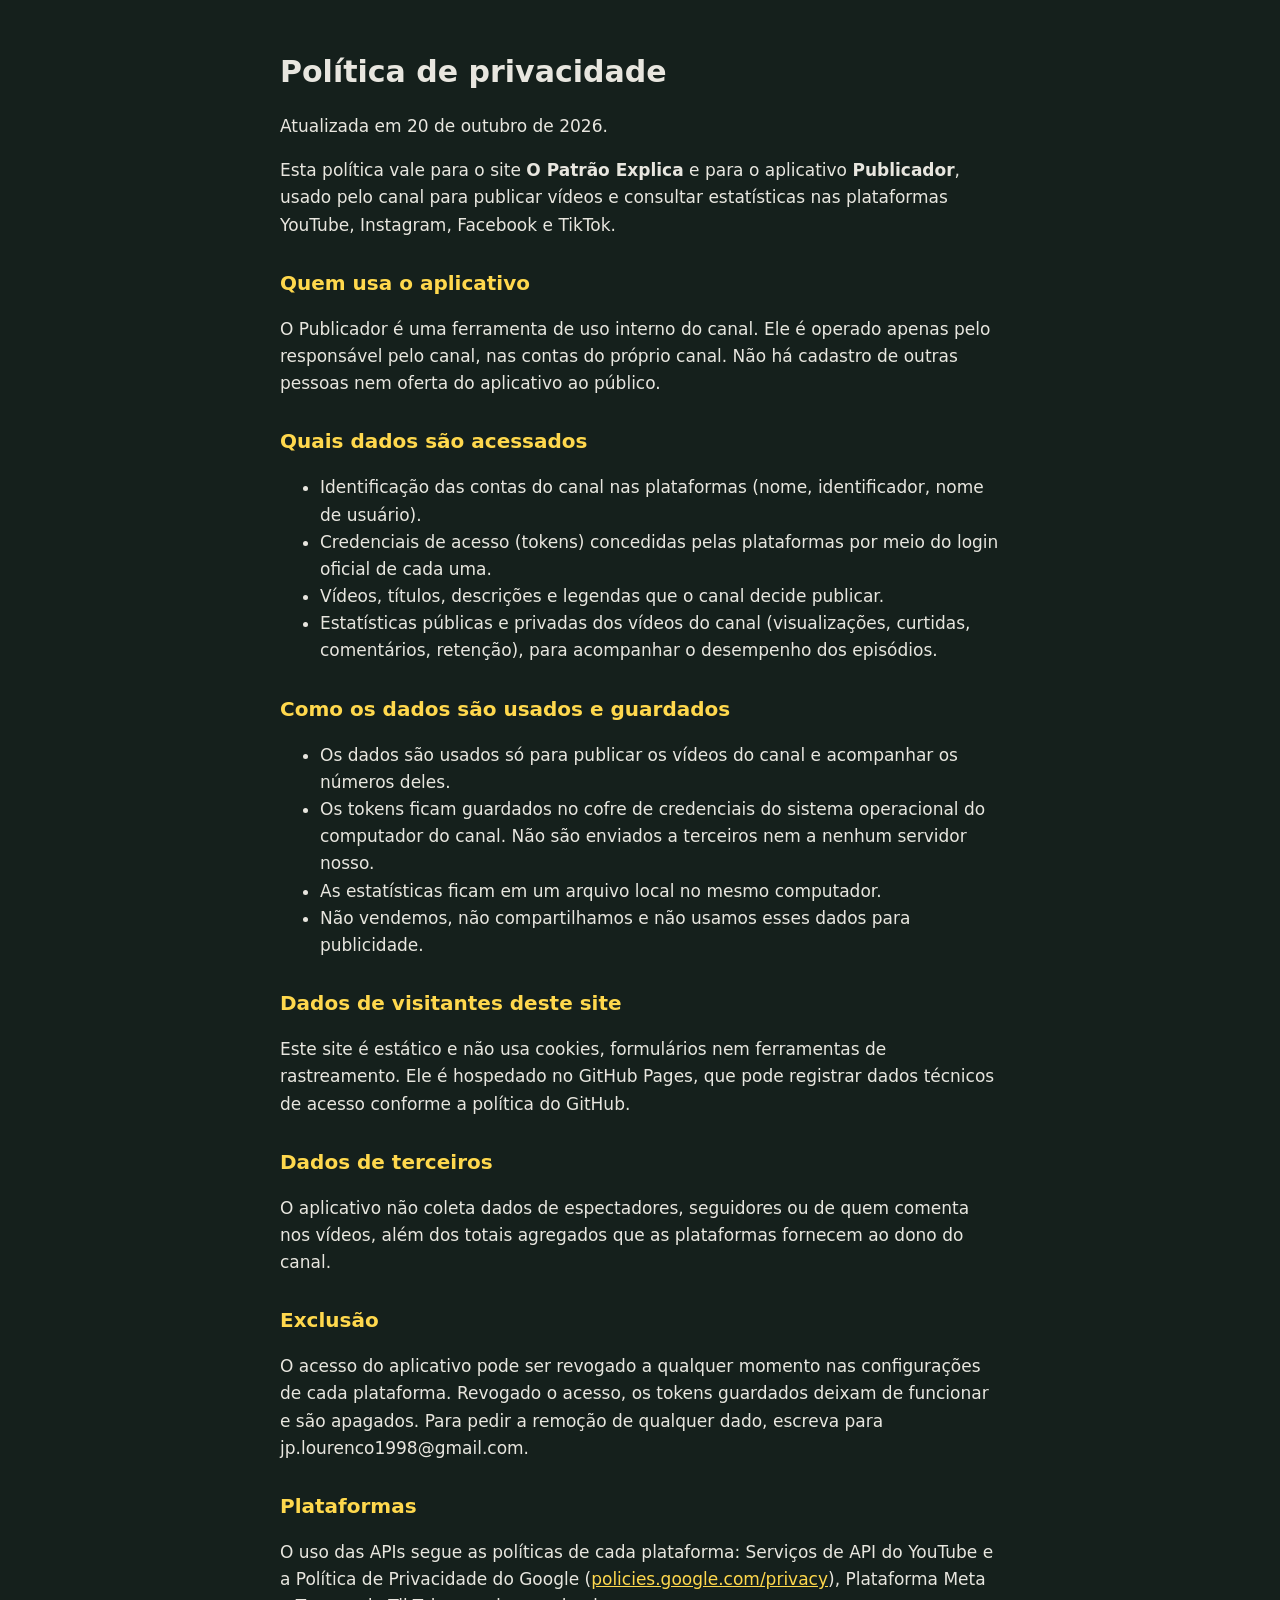
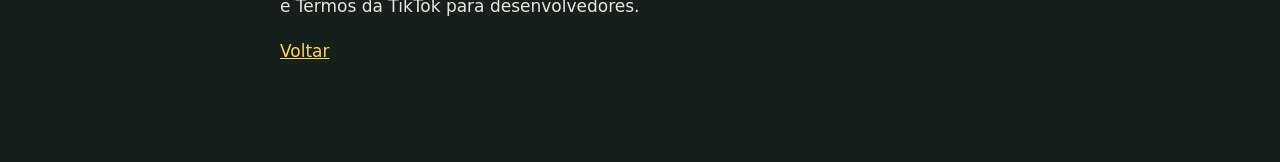
==== privacidade.html @ 7ad5b912 "Site do canal: privacidade, termos e retorno de login do Publicador Co-Authored-By: Claude Fable 5.1" ====
<!doctype html>
<html lang="pt-BR">
<head>
<meta charset="utf-8">
<meta name="viewport" content="width=device-width, initial-scale=1">
<title>Política de privacidade · O Patrão Explica</title>
<link rel="stylesheet" href="estilo.css">
</head>
<body>
<main>
<h1>Política de privacidade</h1>
<p>Atualizada em 20 de outubro de 2026.</p>
<p>Esta política vale para o site <strong>O Patrão Explica</strong> e para o aplicativo <strong>Publicador</strong>,
usado pelo canal para publicar vídeos e consultar estatísticas nas plataformas YouTube, Instagram, Facebook e TikTok.</p>
<h2>Quem usa o aplicativo</h2>
<p>O Publicador é uma ferramenta de uso interno do canal. Ele é operado apenas pelo responsável pelo canal, nas contas do
próprio canal. Não há cadastro de outras pessoas nem oferta do aplicativo ao público.</p>
<h2>Quais dados são acessados</h2>
<ul>
<li>Identificação das contas do canal nas plataformas (nome, identificador, nome de usuário).</li>
<li>Credenciais de acesso (tokens) concedidas pelas plataformas por meio do login oficial de cada uma.</li>
<li>Vídeos, títulos, descrições e legendas que o canal decide publicar.</li>
<li>Estatísticas públicas e privadas dos vídeos do canal (visualizações, curtidas, comentários, retenção), para acompanhar
o desempenho dos episódios.</li>
</ul>
<h2>Como os dados são usados e guardados</h2>
<ul>
<li>Os dados são usados só para publicar os vídeos do canal e acompanhar os números deles.</li>
<li>Os tokens ficam guardados no cofre de credenciais do sistema operacional do computador do canal. Não são enviados a
terceiros nem a nenhum servidor nosso.</li>
<li>As estatísticas ficam em um arquivo local no mesmo computador.</li>
<li>Não vendemos, não compartilhamos e não usamos esses dados para publicidade.</li>
</ul>
<h2>Dados de visitantes deste site</h2>
<p>Este site é estático e não usa cookies, formulários nem ferramentas de rastreamento. Ele é hospedado no GitHub Pages,
que pode registrar dados técnicos de acesso conforme a política do GitHub.</p>
<h2>Dados de terceiros</h2>
<p>O aplicativo não coleta dados de espectadores, seguidores ou de quem comenta nos vídeos, além dos totais agregados que
as plataformas fornecem ao dono do canal.</p>
<h2>Exclusão</h2>
<p>O acesso do aplicativo pode ser revogado a qualquer momento nas configurações de cada plataforma. Revogado o acesso,
os tokens guardados deixam de funcionar e são apagados. Para pedir a remoção de qualquer dado, escreva para
jp.lourenco1998@gmail.com.</p>
<h2>Plataformas</h2>
<p>O uso das APIs segue as políticas de cada plataforma: Serviços de API do YouTube e a Política de Privacidade do
Google (<a href="https://policies.google.com/privacy">policies.google.com/privacy</a>), Plataforma Meta e Termos da
TikTok para desenvolvedores.</p>
<p><a href="index.html">Voltar</a></p>
</main>
</body>
</html>
---- estilo.css ----
body { margin: 0; font: 17px/1.6 system-ui, -apple-system, "Segoe UI", Roboto, sans-serif; background: #15201c; color: #e8e6df; }
main { max-width: 720px; margin: 0 auto; padding: 48px 20px 80px; }
h1 { font-size: 30px; margin: 0 0 12px; }
h2 { font-size: 20px; margin: 28px 0 8px; color: #ffd84d; }
a { color: #ffd84d; }
pre { background: #0d1512; padding: 12px; border-radius: 6px; white-space: pre-wrap; word-break: break-all; }
.rodape { color: #a9b0aa; font-size: 14px; margin-top: 40px; }
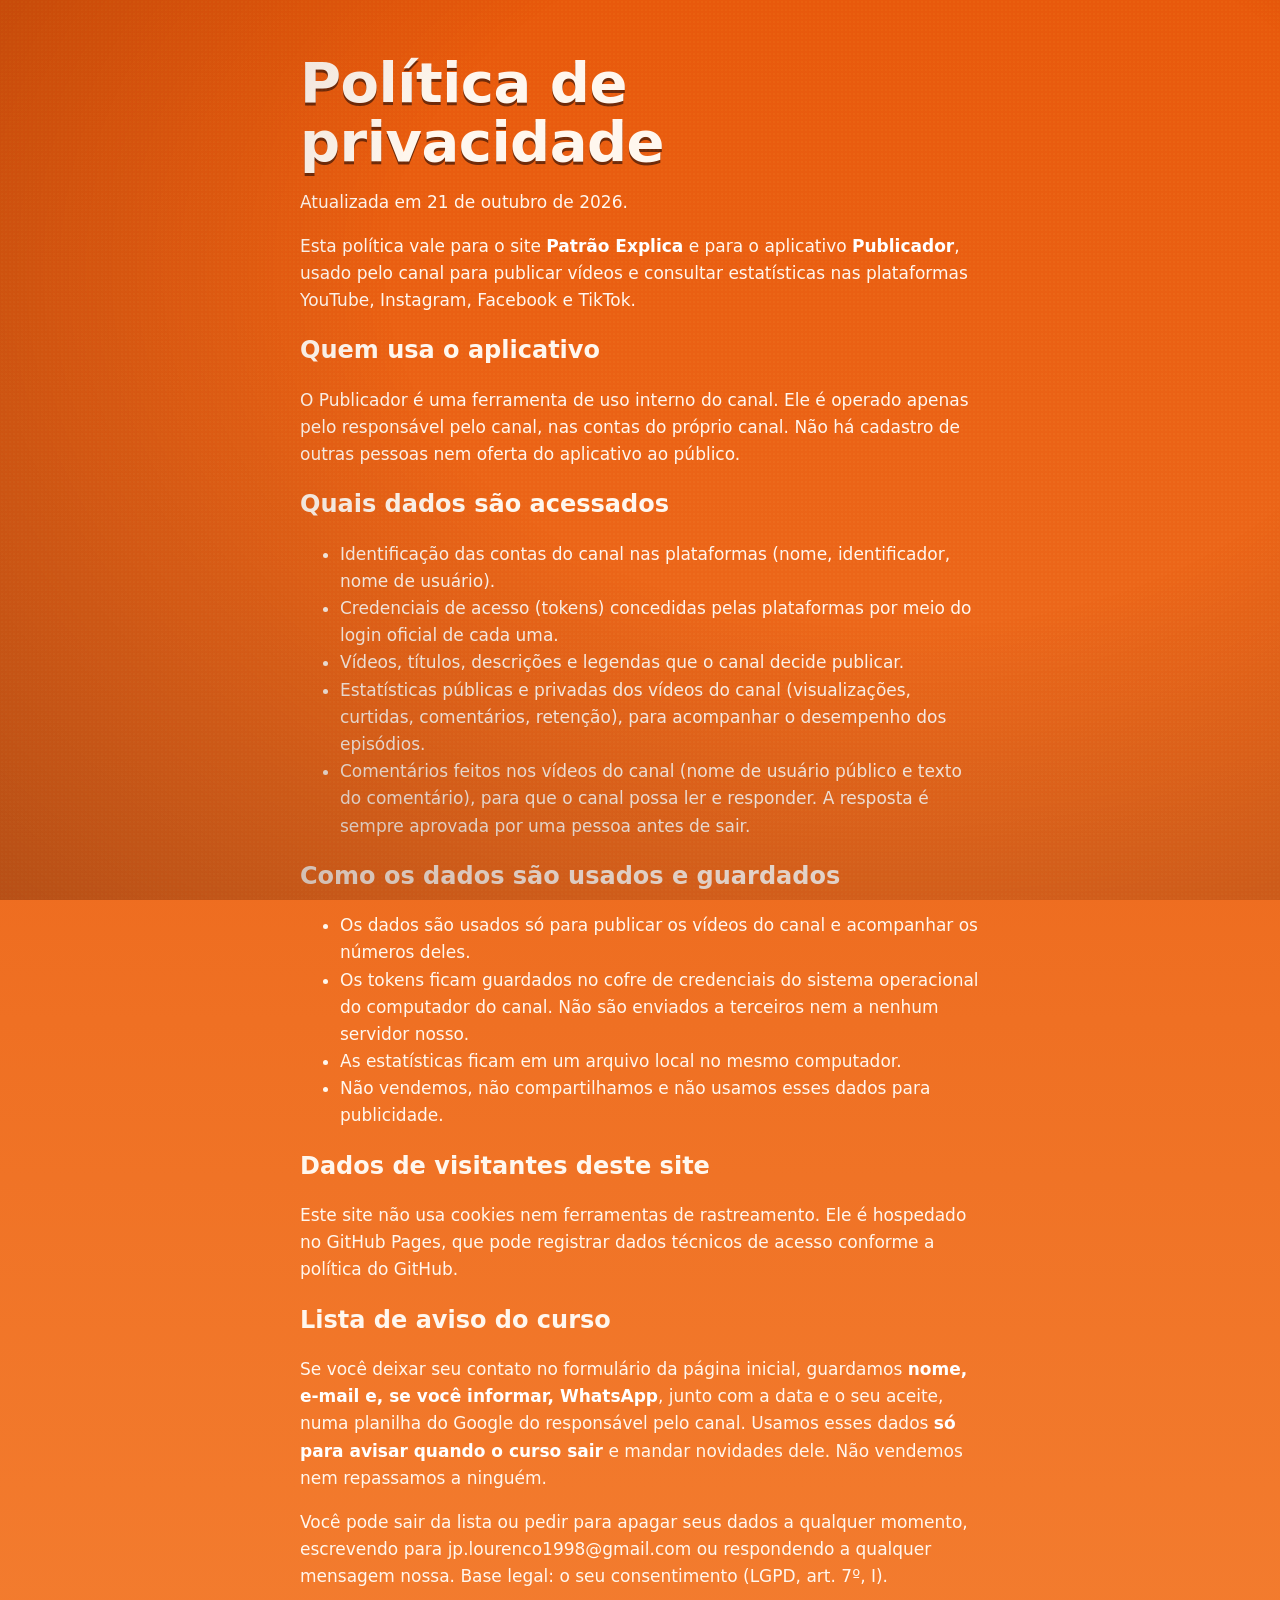
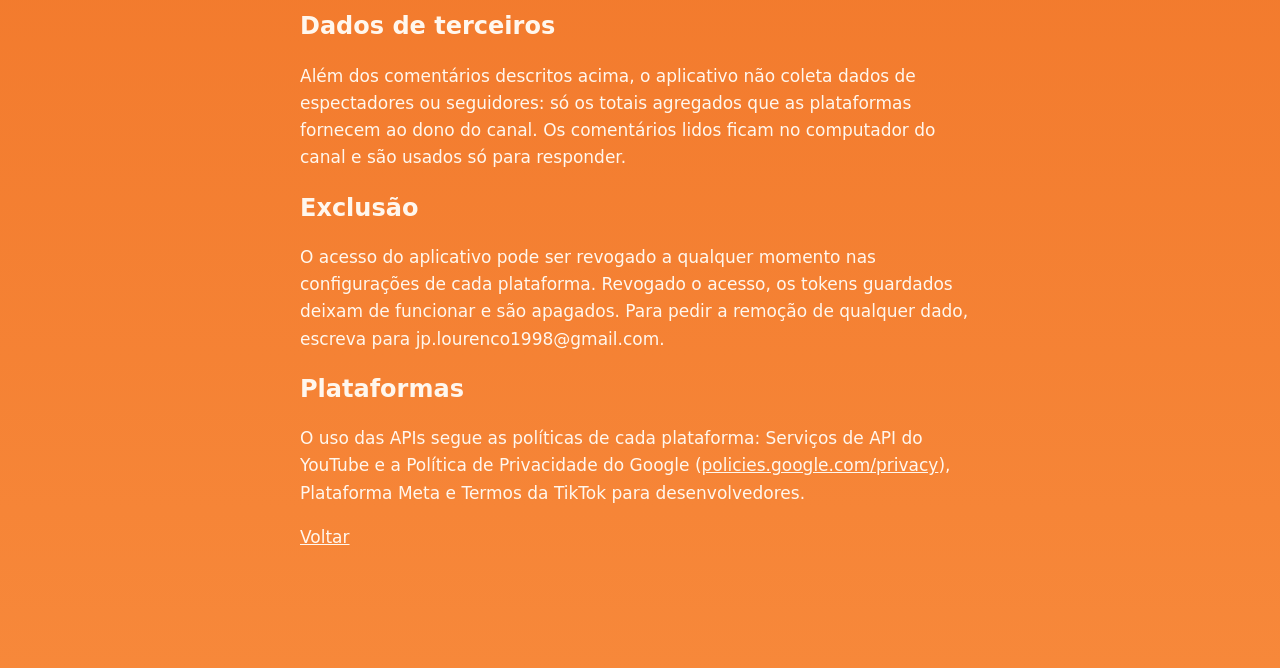
==== commit 31ae82bc: "Site novo: a ilha no fim de tarde e o Patrão seguindo o mouse - Página inicial de uma tela: fundo da" ====
--- a/privacidade.html
+++ b/privacidade.html
@@ -3,14 +3,14 @@
 <head>
 <meta charset="utf-8">
 <meta name="viewport" content="width=device-width, initial-scale=1">
-<title>Política de privacidade · O Patrão Explica</title>
+<title>Política de privacidade · Patrão Explica</title>
 <link rel="stylesheet" href="estilo.css">
 </head>
-<body>
+<body class="texto">
 <main>
 <h1>Política de privacidade</h1>
-<p>Atualizada em 20 de outubro de 2026.</p>
-<p>Esta política vale para o site <strong>O Patrão Explica</strong> e para o aplicativo <strong>Publicador</strong>,
+<p>Atualizada em 21 de outubro de 2026.</p>
+<p>Esta política vale para o site <strong>Patrão Explica</strong> e para o aplicativo <strong>Publicador</strong>,
 usado pelo canal para publicar vídeos e consultar estatísticas nas plataformas YouTube, Instagram, Facebook e TikTok.</p>
 <h2>Quem usa o aplicativo</h2>
 <p>O Publicador é uma ferramenta de uso interno do canal. Ele é operado apenas pelo responsável pelo canal, nas contas do
@@ -22,6 +22,8 @@
 <li>Vídeos, títulos, descrições e legendas que o canal decide publicar.</li>
 <li>Estatísticas públicas e privadas dos vídeos do canal (visualizações, curtidas, comentários, retenção), para acompanhar
 o desempenho dos episódios.</li>
+<li>Comentários feitos nos vídeos do canal (nome de usuário público e texto do comentário), para que o canal possa ler e
+responder. A resposta é sempre aprovada por uma pessoa antes de sair.</li>
 </ul>
 <h2>Como os dados são usados e guardados</h2>
 <ul>
@@ -32,11 +34,18 @@
 <li>Não vendemos, não compartilhamos e não usamos esses dados para publicidade.</li>
 </ul>
 <h2>Dados de visitantes deste site</h2>
-<p>Este site é estático e não usa cookies, formulários nem ferramentas de rastreamento. Ele é hospedado no GitHub Pages,
-que pode registrar dados técnicos de acesso conforme a política do GitHub.</p>
+<p>Este site não usa cookies nem ferramentas de rastreamento. Ele é hospedado no GitHub Pages, que pode registrar dados
+técnicos de acesso conforme a política do GitHub.</p>
+<h2 id="lista">Lista de aviso do curso</h2>
+<p>Se você deixar seu contato no formulário da página inicial, guardamos <strong>nome, e-mail e, se você informar,
+WhatsApp</strong>, junto com a data e o seu aceite, numa planilha do Google do responsável pelo canal. Usamos esses dados
+<strong>só para avisar quando o curso sair</strong> e mandar novidades dele. Não vendemos nem repassamos a ninguém.</p>
+<p>Você pode sair da lista ou pedir para apagar seus dados a qualquer momento, escrevendo para
+jp.lourenco1998@gmail.com ou respondendo a qualquer mensagem nossa. Base legal: o seu consentimento (LGPD, art. 7º, I).</p>
 <h2>Dados de terceiros</h2>
-<p>O aplicativo não coleta dados de espectadores, seguidores ou de quem comenta nos vídeos, além dos totais agregados que
-as plataformas fornecem ao dono do canal.</p>
+<p>Além dos comentários descritos acima, o aplicativo não coleta dados de espectadores ou seguidores: só os totais
+agregados que as plataformas fornecem ao dono do canal. Os comentários lidos ficam no computador do canal e são usados
+só para responder.</p>
 <h2>Exclusão</h2>
 <p>O acesso do aplicativo pode ser revogado a qualquer momento nas configurações de cada plataforma. Revogado o acesso,
 os tokens guardados deixam de funcionar e são apagados. Para pedir a remoção de qualquer dado, escreva para
--- a/estilo.css
+++ b/estilo.css
@@ -1,7 +1,121 @@
-body { margin: 0; font: 17px/1.6 system-ui, -apple-system, "Segoe UI", Roboto, sans-serif; background: #15201c; color: #e8e6df; }
-main { max-width: 720px; margin: 0 auto; padding: 48px 20px 80px; }
-h1 { font-size: 30px; margin: 0 0 12px; }
-h2 { font-size: 20px; margin: 28px 0 8px; color: #ffd84d; }
-a { color: #ffd84d; }
-pre { background: #0d1512; padding: 12px; border-radius: 6px; white-space: pre-wrap; word-break: break-all; }
-.rodape { color: #a9b0aa; font-size: 14px; margin-top: 40px; }
+/* Paleta do canal: laranja queimado da marca (identidades/azibeck.json, tom 4 de 18/10/2026) */
+:root {
+  --fundo-alto: #E8590C; --fundo: #EF7023; --fundo-baixo: #F7883A;
+  --tinta: #FFF7EE; --rotulo: #FFE0C7; --destaque: #16324F; --painel: #B04A0C; --card: #C9550F; --escuro: #6E2A0A;
+}
+* { box-sizing: border-box; }
+html, body { overflow-x: hidden; }
+body { margin: 0; font: 17px/1.6 system-ui, -apple-system, "Segoe UI", Roboto, sans-serif; color: var(--tinta);
+  background: linear-gradient(180deg, var(--fundo-alto), var(--fundo) 45%, var(--fundo-baixo)); min-height: 100vh; }
+a { color: var(--tinta); }
+h1 { font-size: clamp(34px, 7vw, 56px); line-height: 1.05; margin: 6px 0 8px; letter-spacing: -0.5px;
+  text-shadow: 0 3px 0 var(--escuro); }
+h2 { font-size: 24px; margin: 0 0 8px; }
+strong { color: #fff; }
+
+.topo { max-width: 980px; margin: 0 auto; padding: 48px 20px 24px; display: flex; gap: 32px; align-items: center; }
+.topo-texto { flex: 1; min-width: 0; }
+main > section, .curso > div { min-width: 0; }
+.form input:not([type=checkbox]) { width: 100%; }
+.sub { font-size: 21px; margin: 0 0 12px; color: var(--rotulo); }
+.bilhete { display: inline-block; margin: 0; padding: 4px 12px; background: var(--tinta); color: var(--escuro);
+  font-weight: 800; font-size: 14px; letter-spacing: 1px; transform: rotate(-2deg); box-shadow: 2px 3px 0 var(--escuro); }
+.selfie { width: min(360px, 40vw); height: auto; border-radius: 22px; border: 6px solid var(--tinta);
+  box-shadow: 0 10px 0 var(--escuro); transform: rotate(2deg); }
+
+main { max-width: 980px; margin: 0 auto; padding: 8px 20px 40px; display: grid; gap: 22px; }
+section { background: var(--painel); border-radius: 18px; padding: 24px; box-shadow: 0 6px 0 var(--escuro); }
+.aviso { margin: 0 0 14px; color: var(--rotulo); font-style: italic; }
+
+.redes { display: flex; flex-wrap: wrap; gap: 10px; }
+.redes a { text-decoration: none; font-weight: 800; padding: 10px 18px; border-radius: 999px; background: var(--tinta);
+  color: var(--escuro); box-shadow: 0 4px 0 var(--escuro); transition: transform .1s; }
+.redes a:hover { transform: translateY(-2px); }
+
+.curso { display: flex; gap: 24px; align-items: flex-start; background: var(--destaque); }
+.rosto { width: 160px; height: 160px; border-radius: 50%; border: 5px solid var(--fundo); flex: none; }
+.form { display: grid; gap: 12px; margin-top: 12px; max-width: 460px; }
+.form label { display: grid; gap: 4px; font-weight: 700; font-size: 15px; }
+.form input:not([type=checkbox]) { font: inherit; padding: 10px 12px; border-radius: 10px; border: 2px solid transparent;
+  background: var(--tinta); color: #222; }
+.form input:focus { outline: none; border-color: var(--fundo-baixo); }
+.opc { font-weight: 400; color: var(--rotulo); }
+.aceite { display: flex !important; gap: 10px; align-items: flex-start; font-weight: 400 !important; }
+.aceite input { margin-top: 5px; width: 18px; height: 18px; flex: none; }
+.armadilha { position: absolute; left: -9999px; }
+button { font: inherit; font-weight: 800; padding: 12px 18px; border: 0; border-radius: 12px; cursor: pointer;
+  background: var(--fundo); color: var(--tinta); box-shadow: 0 4px 0 var(--escuro); }
+button:disabled { opacity: .6; cursor: wait; }
+.resposta { min-height: 1.6em; margin: 0; color: var(--rotulo); }
+
+footer { text-align: center; padding: 10px 20px 40px; font-size: 14px; color: var(--rotulo); }
+footer p { margin: 4px 0; }
+
+/* páginas de texto (privacidade, termos, Publicador) */
+.texto { max-width: 760px; margin: 0 auto; padding: 40px 20px 60px; }
+.texto main, .texto section { display: block; }
+pre { background: var(--escuro); padding: 12px; border-radius: 6px; white-space: pre-wrap; word-break: break-all; }
+.rodape { color: var(--rotulo); font-size: 14px; margin-top: 40px; }
+
+@media (max-width: 720px) {
+  .topo { flex-direction: column-reverse; text-align: center; padding-top: 28px; }
+  .selfie { width: 70vw; }
+  .curso { flex-direction: column; align-items: center; }
+}
+
+/* ===== página com o Patrão (21/10/2026) ===== */
+.pagina { max-width: 1180px; margin: 0 auto; padding-right: 440px; position: relative; z-index: 1; }
+.pagina .topo { display: block; max-width: none; padding: 56px 28px 18px; }
+.pagina main { max-width: none; padding: 8px 28px 40px; }
+body::before { content: ""; position: fixed; inset: 0; pointer-events: none; opacity: .18; mix-blend-mode: soft-light;
+  background-image: radial-gradient(rgba(255,255,255,.55) 1px, transparent 1.2px); background-size: 4px 4px; }
+body::after { content: ""; position: fixed; inset: 0; pointer-events: none;
+  background: radial-gradient(ellipse at 70% 30%, transparent 40%, rgba(80,25,5,.35)); }
+
+.patrao { position: fixed; right: max(24px, calc((100vw - 1180px) / 2 + 24px)); bottom: 0; width: 400px; z-index: 5;
+  display: flex; flex-direction: column; align-items: center; user-select: none; }
+.moldura { width: 400px; height: 400px; position: relative; }
+.moldura::after { content: ""; position: absolute; left: 12%; right: 12%; bottom: -6px; height: 28px; border-radius: 50%;
+  background: radial-gradient(ellipse, rgba(70,20,0,.55), transparent 70%); z-index: -1; }
+#rosto { width: 100%; height: 100%; object-fit: contain; cursor: pointer;
+  filter: drop-shadow(0 10px 0 rgba(110,42,10,.55)) drop-shadow(0 0 2px rgba(60,20,5,.9)); }
+.placa { margin: -6px 0 18px; padding: 6px 16px; background: var(--tinta); color: var(--escuro); font-weight: 900;
+  letter-spacing: 1.5px; font-size: 15px; transform: rotate(-2deg); box-shadow: 3px 4px 0 var(--escuro); }
+
+.balao { position: relative; max-width: 330px; margin-bottom: 14px; padding: 14px 18px; border-radius: 22px;
+  background: #fff; color: #2a1206; font-weight: 800; font-size: 18px; line-height: 1.3; text-align: center;
+  box-shadow: 0 5px 0 var(--escuro), 0 0 0 3px var(--escuro); transform-origin: 50% 100%;
+  transition: opacity .25s, transform .25s; }
+.balao::after { content: ""; position: absolute; left: 50%; bottom: -16px; margin-left: -12px; border: 12px solid transparent;
+  border-top: 16px solid #fff; filter: drop-shadow(0 3px 0 var(--escuro)); }
+.balao.some { opacity: 0; transform: scale(.9) translateY(6px); }
+.balao.fala { animation: pula .35s cubic-bezier(.3,1.6,.5,1); }
+@keyframes pula { from { transform: scale(.6); } to { transform: scale(1); } }
+.patrao.treme .moldura { animation: treme .3s; }
+@keyframes treme { 25% { transform: rotate(-1.5deg); } 75% { transform: rotate(1.5deg); } }
+
+.redes a { display: inline-flex; align-items: center; gap: 8px; }
+.redes .ico { display: inline-grid; place-items: center; width: 24px; height: 24px; border-radius: 50%;
+  background: var(--fundo); color: var(--tinta); font-size: 13px; }
+.curso { display: block; }
+.form { max-width: 520px; }
+
+@media (max-width: 980px) {
+  .pagina { padding-right: 0; }
+  .patrao { position: sticky; top: 0; right: auto; bottom: auto; width: 100%; padding-top: 12px;
+    background: linear-gradient(180deg, var(--fundo-alto) 70%, transparent); }
+  .moldura { width: 210px; height: 210px; }
+  .balao { font-size: 16px; max-width: 86vw; margin-bottom: 8px; }
+  .placa { font-size: 12px; margin-bottom: 6px; }
+  .pagina .topo { text-align: center; padding-top: 18px; }
+}
+@media (max-width: 980px) {
+  .patrao { transition: padding .2s; }
+  .moldura, .balao { transition: width .2s, height .2s, font-size .2s; }
+  .patrao.compacto { flex-direction: row-reverse; justify-content: center; gap: 8px; padding: 6px 10px; }
+  .patrao.compacto .moldura { width: 92px; height: 92px; }
+  .patrao.compacto .placa { display: none; }
+  .patrao.compacto .balao { font-size: 14px; max-width: 64vw; margin: 0; padding: 10px 12px; }
+  .patrao.compacto .balao::after { left: auto; right: -18px; bottom: 50%; margin: 0 0 -10px; border: 10px solid transparent;
+    border-left: 14px solid #fff; }
+}
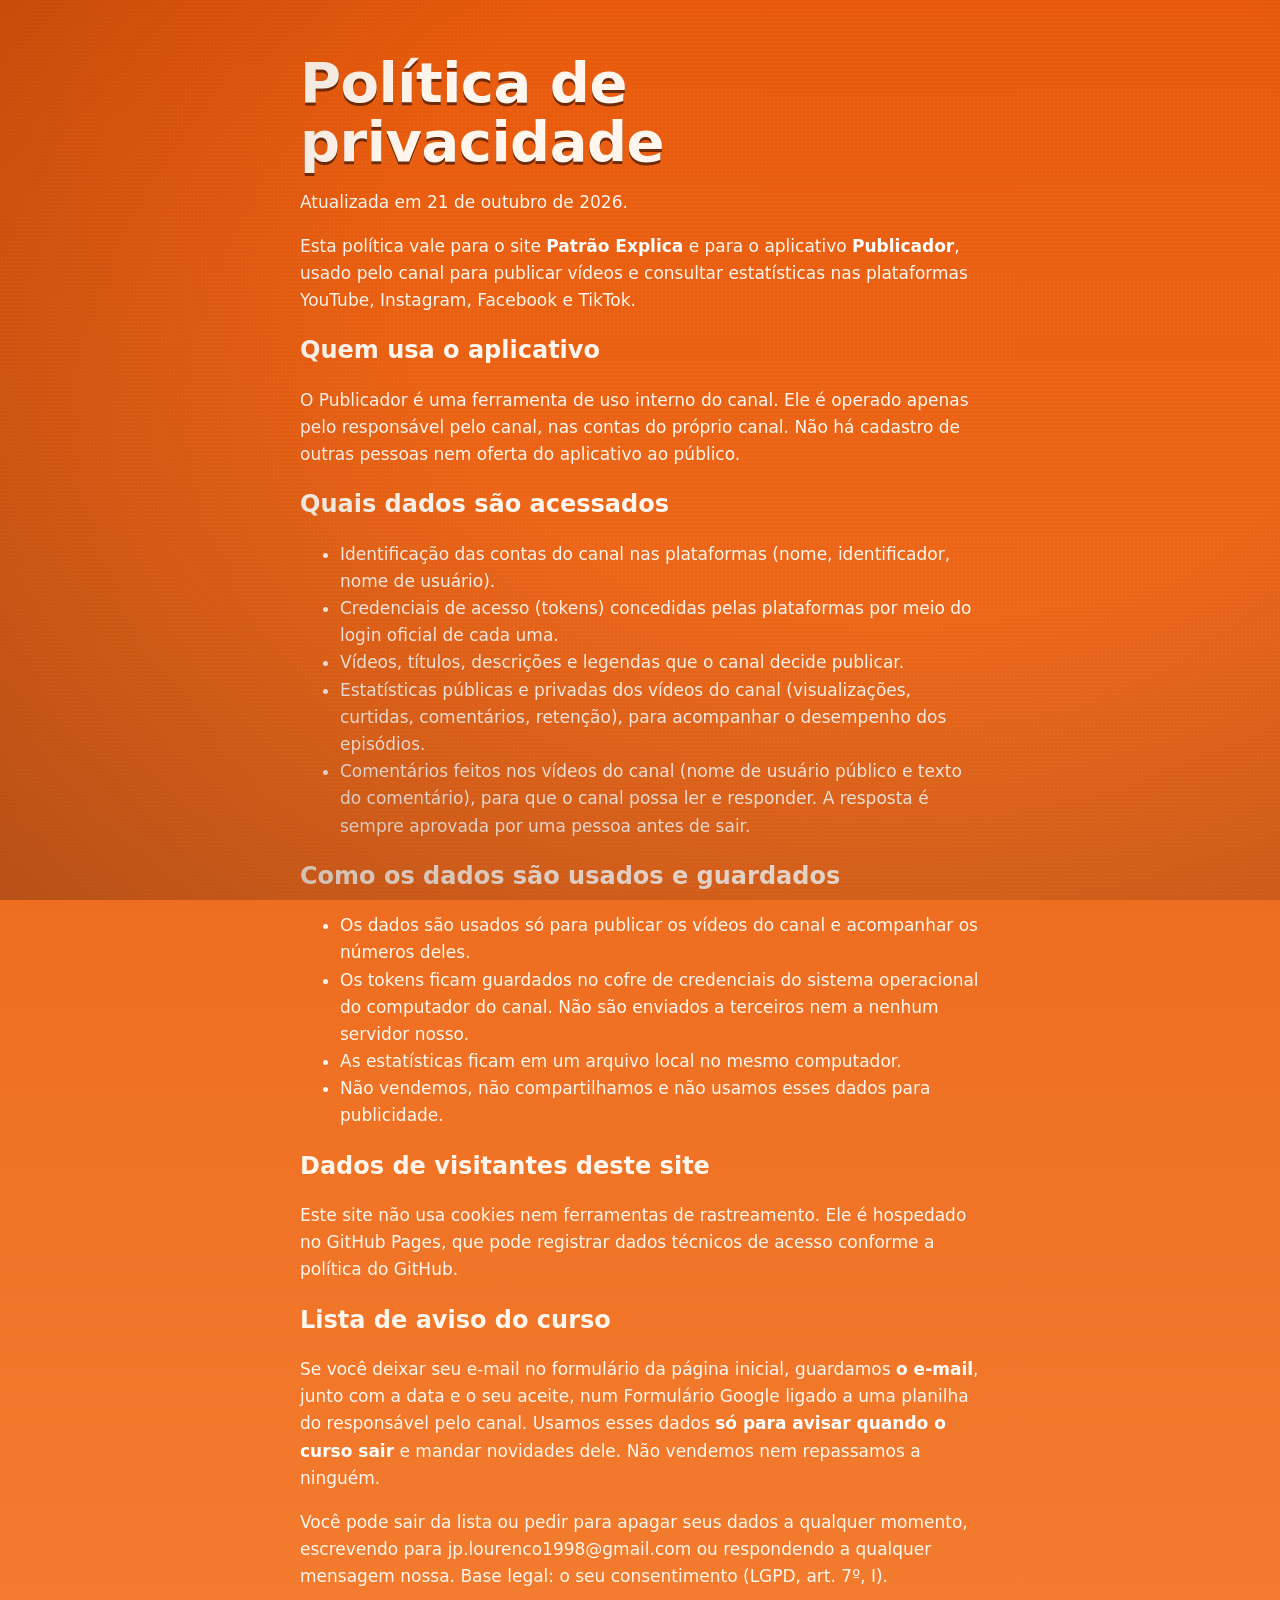
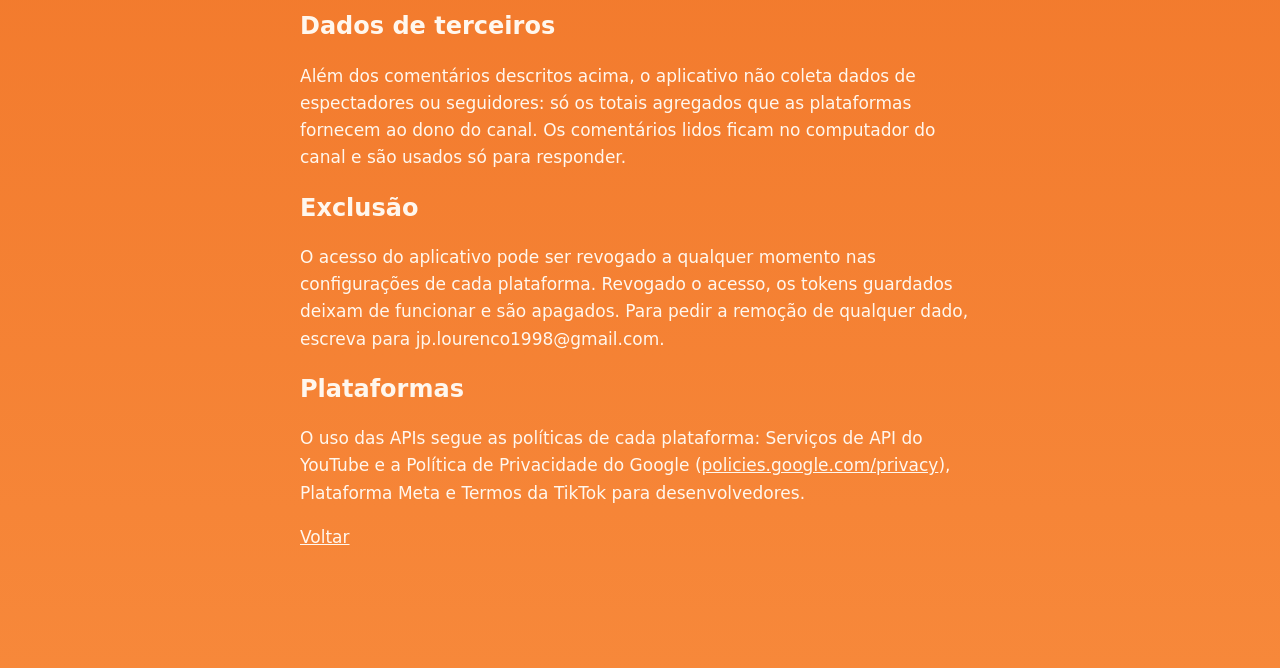
==== commit ecc0be17: "Lista do curso ligada ao Formulário Google (só e-mail + aceite) Co-Authored-By: Claude Opus 5.5 <nor" ====
--- a/privacidade.html
+++ b/privacidade.html
@@ -37,8 +37,8 @@
 <p>Este site não usa cookies nem ferramentas de rastreamento. Ele é hospedado no GitHub Pages, que pode registrar dados
 técnicos de acesso conforme a política do GitHub.</p>
 <h2 id="lista">Lista de aviso do curso</h2>
-<p>Se você deixar seu contato no formulário da página inicial, guardamos <strong>nome, e-mail e, se você informar,
-WhatsApp</strong>, junto com a data e o seu aceite, numa planilha do Google do responsável pelo canal. Usamos esses dados
+<p>Se você deixar seu e-mail no formulário da página inicial, guardamos <strong>o e-mail</strong>, junto com a data e o
+seu aceite, num Formulário Google ligado a uma planilha do responsável pelo canal. Usamos esses dados
 <strong>só para avisar quando o curso sair</strong> e mandar novidades dele. Não vendemos nem repassamos a ninguém.</p>
 <p>Você pode sair da lista ou pedir para apagar seus dados a qualquer momento, escrevendo para
 jp.lourenco1998@gmail.com ou respondendo a qualquer mensagem nossa. Base legal: o seu consentimento (LGPD, art. 7º, I).</p>
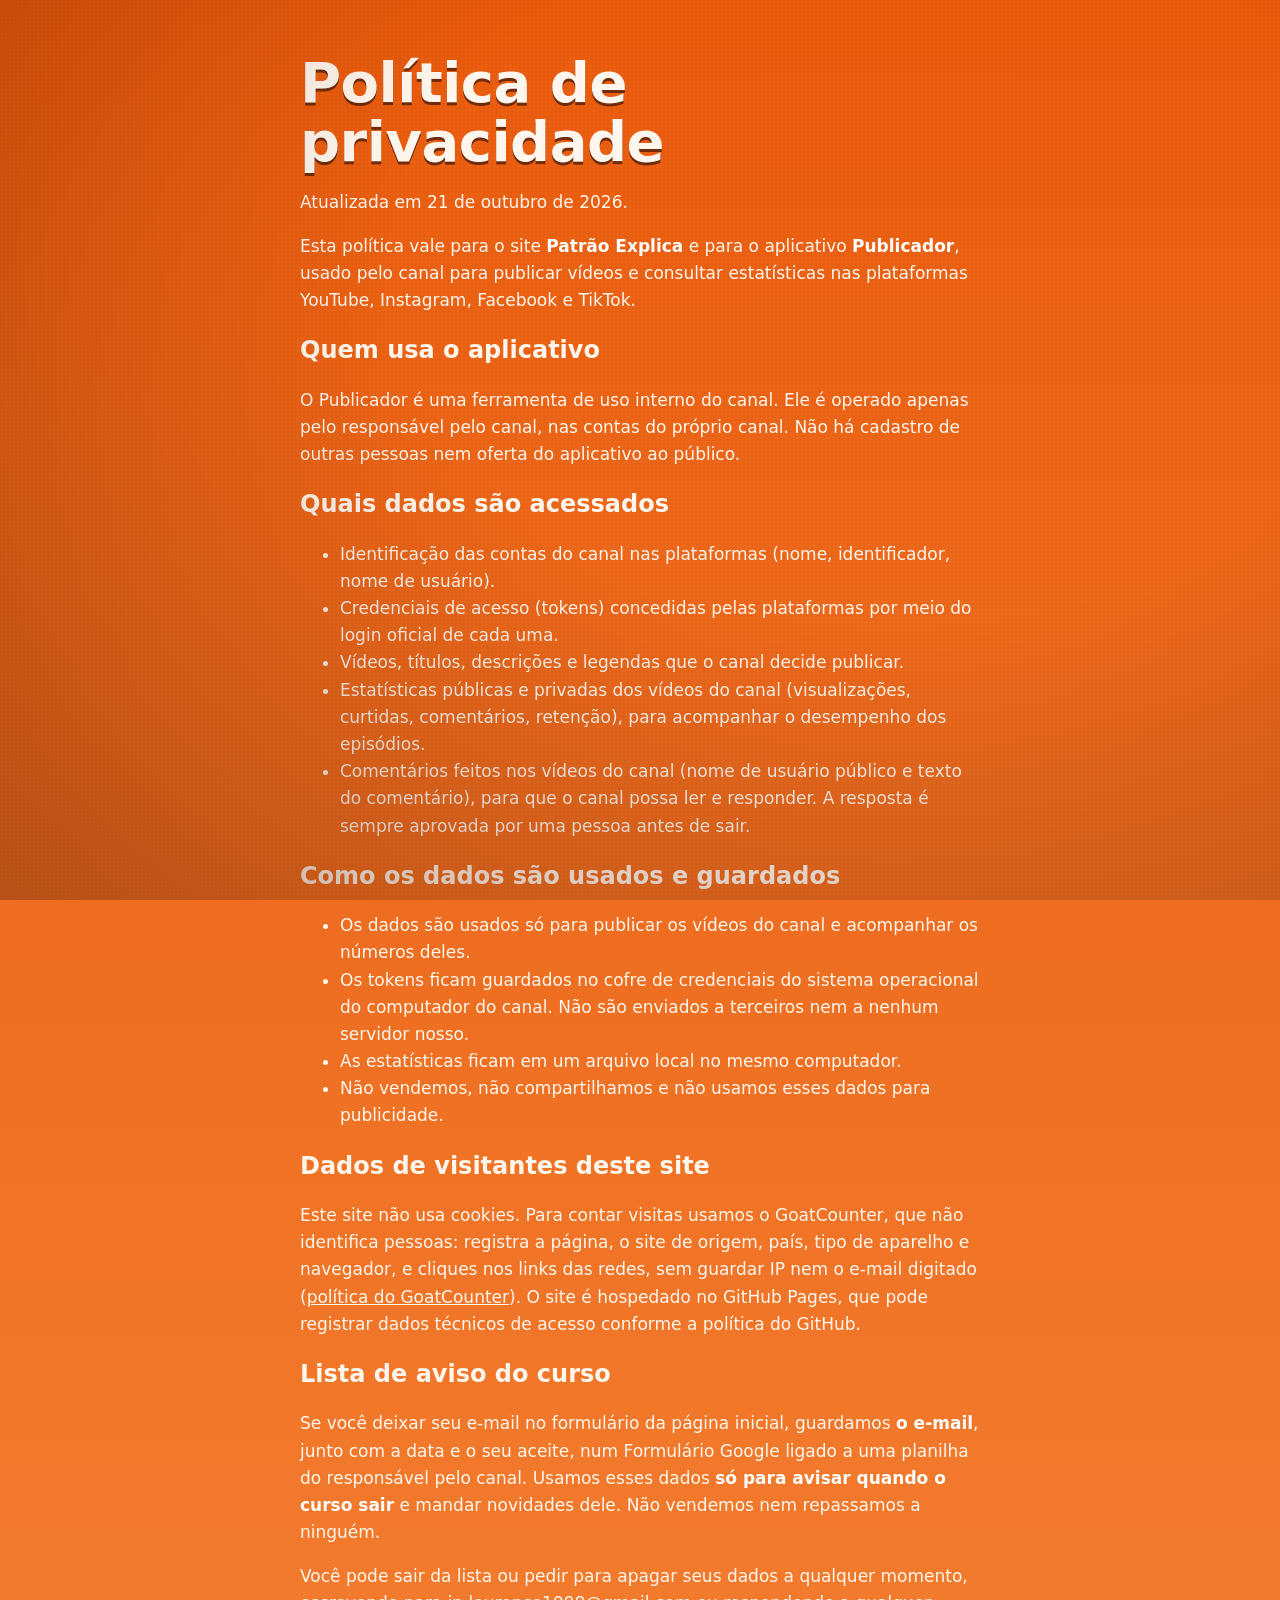
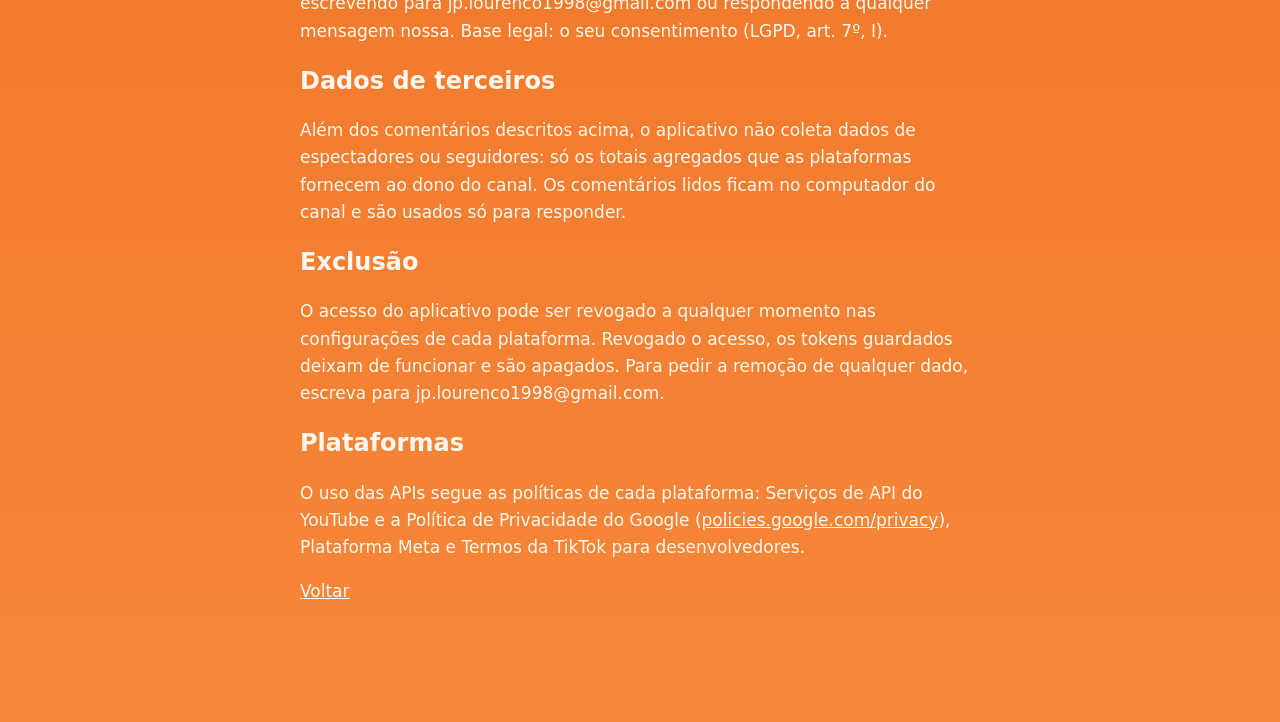
==== commit 843260c0: "Estatísticas sem cookie (GoatCounter): visitas, cliques nas redes e lead enviado Co-Authored-By: Cla" ====
--- a/privacidade.html
+++ b/privacidade.html
@@ -34,8 +34,10 @@
 <li>Não vendemos, não compartilhamos e não usamos esses dados para publicidade.</li>
 </ul>
 <h2>Dados de visitantes deste site</h2>
-<p>Este site não usa cookies nem ferramentas de rastreamento. Ele é hospedado no GitHub Pages, que pode registrar dados
-técnicos de acesso conforme a política do GitHub.</p>
+<p>Este site não usa cookies. Para contar visitas usamos o GoatCounter, que não identifica pessoas: registra a página,
+o site de origem, país, tipo de aparelho e navegador, e cliques nos links das redes, sem guardar IP nem o e-mail digitado
+(<a href="https://www.goatcounter.com/help/privacy">política do GoatCounter</a>). O site é hospedado no GitHub Pages,
+que pode registrar dados técnicos de acesso conforme a política do GitHub.</p>
 <h2 id="lista">Lista de aviso do curso</h2>
 <p>Se você deixar seu e-mail no formulário da página inicial, guardamos <strong>o e-mail</strong>, junto com a data e o
 seu aceite, num Formulário Google ligado a uma planilha do responsável pelo canal. Usamos esses dados
@@ -56,5 +58,6 @@
 TikTok para desenvolvedores.</p>
 <p><a href="index.html">Voltar</a></p>
 </main>
+<script data-goatcounter="https://patraoexplica.goatcounter.com/count" async src="//gc.zgo.at/count.js"></script>
 </body>
 </html>
